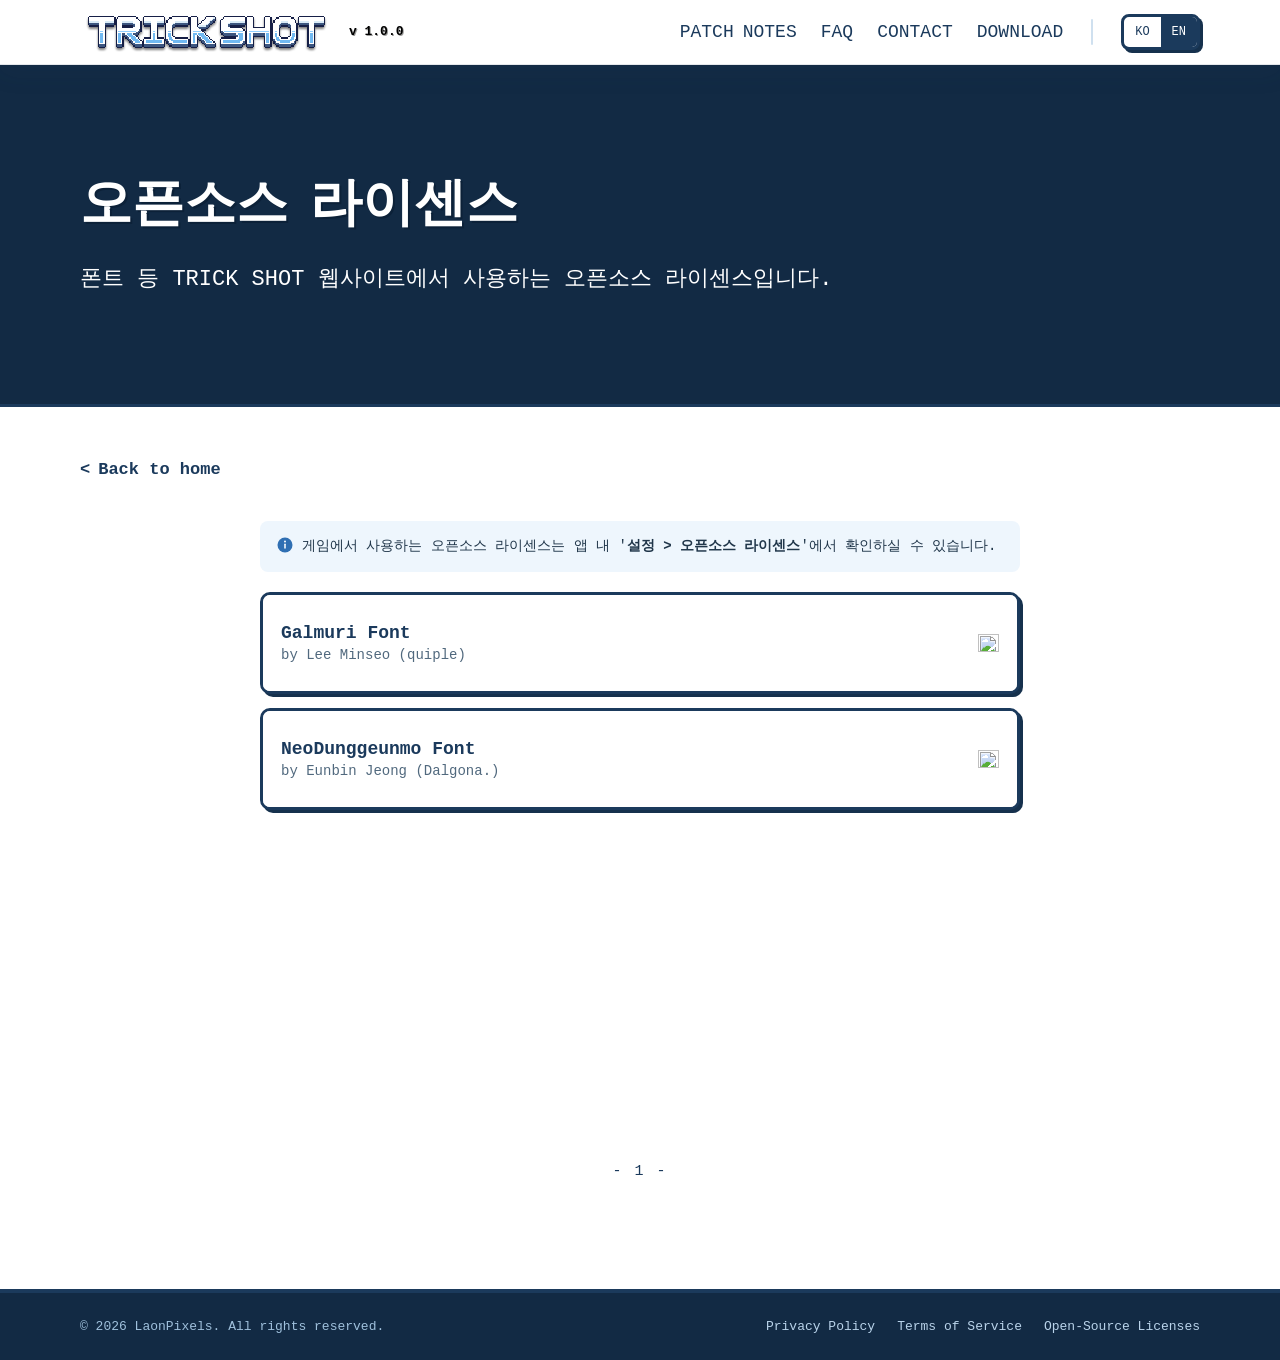
==== oss-license.html @ 9f556e83 "다운로드 섹션 문구/여백 조정 - 서브텍스트를 '무료로 다운로드하고 지금 바로 트릭샷에 도전해 보세요.'로 변경 (en도 대응 수정) - 안내문구(* 출시 플랫폼...)와 버튼 사" ====
<!DOCTYPE html>
<html lang="ko">
<head>
  <meta charset="UTF-8">
  <meta name="viewport" content="width=device-width, initial-scale=1, viewport-fit=cover">
  <title>오픈소스 라이센스 — TRICK SHOT</title>
  <meta name="description" content="TRICK SHOT 오픈소스 라이센스">
  <meta name="theme-color" content="#7cb8e8">
  <link rel="icon" type="image/png" href="assets/game/app_icon.png">
  <link rel="stylesheet" href="css/styles.css?v=128">
</head>
<body>

  <header class="site-header is-revealed">
    <div class="container">
      <nav class="nav" aria-label="Main">
        <div class="nav__left">
          <a class="brand nav__reveal" href="index.html#top" aria-label="TRICK SHOT home">
            <span class="brand__wordmark">
              <img src="assets/game/wordmark_trick.png" class="px" alt="TRICK" width="93" height="24">
              <img src="assets/game/wordmark_shot.png" class="px" alt="SHOT" width="77" height="24">
            </span>
          </a>

          <a class="header-version" href="patch-notes.html" aria-label="버전 정보 — 패치 노트 보기">
            <span class="header-version__icon" aria-hidden="true"></span>
            <span class="header-version__text">v 1.0.0</span>
          </a>
        </div>

        <div class="nav__right">
          <ul class="nav__links">
            <li><a class="nav-link--patch" href="patch-notes.html" data-i18n="nav.patch">패치 노트</a></li>
            <li><a href="index.html#faq" data-i18n="nav.faq">FAQ</a></li>
            <li><a href="index.html#contact" data-i18n="nav.contact">문의하기</a></li>
            <li><a href="index.html#download" data-i18n="nav.download">다운로드</a></li>
          </ul>

          <span class="nav__divider" aria-hidden="true"></span>

          <div class="lang-toggle" role="group" aria-label="Language">
            <button type="button" data-lang-btn="ko" aria-pressed="true">KO</button>
            <button type="button" data-lang-btn="en" aria-pressed="false">EN</button>
          </div>

          <button class="nav__toggle" type="button" aria-label="메뉴 열기"
                  aria-expanded="false" aria-controls="mobile-menu"
                  data-i18n-attr="aria-label:nav.menuOpen">
            <span></span><span></span><span></span>
          </button>
        </div>
      </nav>
    </div>
  </header>

  <div class="mobile-menu" id="mobile-menu">
    <a class="web-btn web-btn--white" href="patch-notes.html">
      <span class="web-btn__bg" aria-hidden="true">
        <span class="web-btn__seg web-btn__seg--left"></span>
        <span class="web-btn__seg web-btn__seg--center"></span>
        <span class="web-btn__seg web-btn__seg--right"></span>
      </span>
      <span class="web-btn__label" data-i18n="nav.patch">패치 노트</span>
    </a>
    <a class="web-btn web-btn--white" href="index.html#faq">
      <span class="web-btn__bg" aria-hidden="true">
        <span class="web-btn__seg web-btn__seg--left"></span>
        <span class="web-btn__seg web-btn__seg--center"></span>
        <span class="web-btn__seg web-btn__seg--right"></span>
      </span>
      <span class="web-btn__label" data-i18n="nav.faq">FAQ</span>
    </a>
    <a class="web-btn web-btn--white" href="index.html#contact">
      <span class="web-btn__bg" aria-hidden="true">
        <span class="web-btn__seg web-btn__seg--left"></span>
        <span class="web-btn__seg web-btn__seg--center"></span>
        <span class="web-btn__seg web-btn__seg--right"></span>
      </span>
      <span class="web-btn__label" data-i18n="nav.contact">문의하기</span>
    </a>
    <a class="web-btn web-btn--orange" href="index.html#download">
      <span class="web-btn__bg" aria-hidden="true">
        <span class="web-btn__seg web-btn__seg--left"></span>
        <span class="web-btn__seg web-btn__seg--center"></span>
        <span class="web-btn__seg web-btn__seg--right"></span>
      </span>
      <span class="web-btn__label" data-i18n="nav.download">다운로드</span>
    </a>
    <div class="mobile-menu__lang">
      <div class="lang-toggle" role="group" aria-label="Language">
        <button type="button" data-lang-btn="ko" aria-pressed="true">KO</button>
        <button type="button" data-lang-btn="en" aria-pressed="false">EN</button>
      </div>
    </div>
  </div>

  <main>
    <div class="page-hero page-hero--dark">
      <div class="container">
        <h1>오픈소스 라이센스</h1>
        <p>폰트 등 TRICK SHOT 웹사이트에서 사용하는 오픈소스 라이센스입니다.</p>
      </div>
    </div>

    <section class="section section--tight oss-page">
      <div class="container">
        <a class="back-link" href="index.html">
          <span aria-hidden="true">&lt;</span> <span data-i18n="oss.back">홈으로 돌아가기</span>
        </a>

        <p class="oss-note">
          <svg class="oss-note__icon" width="18" height="18" viewBox="0 0 24 24" aria-hidden="true">
            <circle cx="12" cy="12" r="10" fill="#2f6fb3"></circle>
            <rect x="11" y="10" width="2" height="7" rx="1" fill="#fff"></rect>
            <circle cx="12" cy="7.2" r="1.3" fill="#fff"></circle>
          </svg>
          <span>게임에서 사용하는 오픈소스 라이센스는 앱 내 '<strong>설정 &gt; 오픈소스 라이센스</strong>'에서 확인하실 수 있습니다.</span>
        </p>

        <div class="faq-list">

          <div class="faq-item">
            <button class="faq-q" aria-expanded="false" aria-controls="oss-galmuri">
              <span class="faq-q__text">
                <span class="oss-q__title">Galmuri Font</span>
                <span class="oss-q__sub">by Lee Minseo (quiple)</span>
              </span>
              <img src="assets/game/faq_chevron.png" class="px faq-q__icon" alt="" aria-hidden="true" width="7" height="6">
            </button>
            <div class="faq-a" id="oss-galmuri" role="region">
              <div>
                <p>Copyright (c) 2019-2025 Lee Minseo (quiple@quiple.dev)</p>
                <p>github.com/quiple/galmuri</p>
                <p>This font software is licensed under the SIL Open Font License, Version 1.1.</p>

                <h4>SIL OPEN FONT LICENSE Version 1.1 — 26 February 2007</h4>

                <h4>PREAMBLE</h4>
                <p>The goals of the Open Font License (OFL) are to stimulate worldwide development of collaborative font projects, to support the font creation efforts of academic and linguistic communities, and to provide a free and open framework in which fonts may be shared and improved in partnership with others.</p>
                <p>The OFL allows the licensed fonts to be used, studied, modified and redistributed freely as long as they are not sold by themselves. The fonts, including any derivative works, can be bundled, embedded, redistributed and/or sold with any software provided that any reserved names are not used by derivative works. The fonts and derivatives, however, cannot be released under any other type of license. The requirement for fonts to remain under this license does not apply to any document created using the fonts or their derivatives.</p>

                <h4>DEFINITIONS</h4>
                <p>"Font Software" refers to the set of files released by the Copyright Holder(s) under this license and clearly marked as such. This may include source files, build scripts and documentation.</p>
                <p>"Reserved Font Name" refers to any names specified as such after the copyright statement(s).</p>
                <p>"Original Version" refers to the collection of Font Software components as distributed by the Copyright Holder(s).</p>
                <p>"Modified Version" refers to any derivative made by adding to, deleting, or substituting -- in part or in whole -- any of the components of the Original Version, by changing formats or by porting the Font Software to a new environment.</p>
                <p>"Author" refers to any designer, engineer, programmer, technical writer or other person who contributed to the Font Software.</p>

                <h4>PERMISSION &amp; CONDITIONS</h4>
                <p>Permission is hereby granted, free of charge, to any person obtaining a copy of the Font Software, to use, study, copy, merge, embed, modify, redistribute, and sell modified and unmodified copies of the Font Software, subject to the following conditions:</p>
                <p>1) Neither the Font Software nor any of its individual components, in Original or Modified Versions, may be sold by itself.</p>
                <p>2) Original or Modified Versions of the Font Software may be bundled, redistributed and/or sold with any software, provided that each copy contains the above copyright notice and this license. These can be included either as stand-alone text files, human-readable headers or in the appropriate machine-readable metadata fields within text or binary files as long as those fields can be easily viewed by the user.</p>
                <p>3) No Modified Version of the Font Software may use the Reserved Font Name(s) unless explicit written permission is granted by the corresponding Copyright Holder. This restriction only applies to the primary font name as presented to the users.</p>
                <p>4) The name(s) of the Copyright Holder(s) or the Author(s) of the Font Software shall not be used to promote, endorse or advertise any Modified Version, except to acknowledge the contribution(s) of the Copyright Holder(s) and the Author(s) or with their explicit written permission.</p>
                <p>5) The Font Software, modified or unmodified, in part or in whole, must be distributed entirely under this license, and must not be distributed under any other license. The requirement for fonts to remain under this license does not apply to any document created using the Font Software.</p>

                <h4>TERMINATION</h4>
                <p>This license becomes null and void if any of the above conditions are not met.</p>

                <h4>DISCLAIMER</h4>
                <p>THE FONT SOFTWARE IS PROVIDED "AS IS", WITHOUT WARRANTY OF ANY KIND, EXPRESS OR IMPLIED, INCLUDING BUT NOT LIMITED TO ANY WARRANTIES OF MERCHANTABILITY, FITNESS FOR A PARTICULAR PURPOSE AND NONINFRINGEMENT OF COPYRIGHT, PATENT, TRADEMARK, OR OTHER RIGHT. IN NO EVENT SHALL THE COPYRIGHT HOLDER BE LIABLE FOR ANY CLAIM, DAMAGES OR OTHER LIABILITY, INCLUDING ANY GENERAL, SPECIAL, INDIRECT, INCIDENTAL, OR CONSEQUENTIAL DAMAGES, WHETHER IN AN ACTION OF CONTRACT, TORT OR OTHERWISE, ARISING FROM, OUT OF THE USE OR INABILITY TO USE THE FONT SOFTWARE OR FROM OTHER DEALINGS IN THE FONT SOFTWARE.</p>
              </div>
            </div>
          </div>

          <div class="faq-item">
            <button class="faq-q" aria-expanded="false" aria-controls="oss-neodgm">
              <span class="faq-q__text">
                <span class="oss-q__title">NeoDunggeunmo Font</span>
                <span class="oss-q__sub">by Eunbin Jeong (Dalgona.)</span>
              </span>
              <img src="assets/game/faq_chevron.png" class="px faq-q__icon" alt="" aria-hidden="true" width="7" height="6">
            </button>
            <div class="faq-a" id="oss-neodgm" role="region">
              <div>
                <p>Copyright (c) 2017-2021, Eunbin Jeong (Dalgona.) &lt;project-neodgm@dalgona.dev&gt;</p>
                <p>github.com/neodgm/neodgm</p>
                <p>Reserved Font Names: "Neo둥근모", "Neo둥근모 Code", "NeoDunggeunmo", "NeoDunggeunmo Code"</p>
                <p>This Font Software is licensed under the SIL Open Font License, Version 1.1.</p>

                <h4>SIL OPEN FONT LICENSE Version 1.1 — 26 February 2007</h4>

                <h4>PREAMBLE</h4>
                <p>The goals of the Open Font License (OFL) are to stimulate worldwide development of collaborative font projects, to support the font creation efforts of academic and linguistic communities, and to provide a free and open framework in which fonts may be shared and improved in partnership with others.</p>
                <p>The OFL allows the licensed fonts to be used, studied, modified and redistributed freely as long as they are not sold by themselves. The fonts, including any derivative works, can be bundled, embedded, redistributed and/or sold with any software provided that any reserved names are not used by derivative works. The fonts and derivatives, however, cannot be released under any other type of license. The requirement for fonts to remain under this license does not apply to any document created using the fonts or their derivatives.</p>

                <h4>DEFINITIONS</h4>
                <p>"Font Software" refers to the set of files released by the Copyright Holder(s) under this license and clearly marked as such. This may include source files, build scripts and documentation.</p>
                <p>"Reserved Font Name" refers to any names specified as such after the copyright statement(s).</p>
                <p>"Original Version" refers to the collection of Font Software components as distributed by the Copyright Holder(s).</p>
                <p>"Modified Version" refers to any derivative made by adding to, deleting, or substituting -- in part or in whole -- any of the components of the Original Version, by changing formats or by porting the Font Software to a new environment.</p>
                <p>"Author" refers to any designer, engineer, programmer, technical writer or other person who contributed to the Font Software.</p>

                <h4>PERMISSION &amp; CONDITIONS</h4>
                <p>Permission is hereby granted, free of charge, to any person obtaining a copy of the Font Software, to use, study, copy, merge, embed, modify, redistribute, and sell modified and unmodified copies of the Font Software, subject to the following conditions:</p>
                <p>1) Neither the Font Software nor any of its individual components, in Original or Modified Versions, may be sold by itself.</p>
                <p>2) Original or Modified Versions of the Font Software may be bundled, redistributed and/or sold with any software, provided that each copy contains the above copyright notice and this license. These can be included either as stand-alone text files, human-readable headers or in the appropriate machine-readable metadata fields within text or binary files as long as those fields can be easily viewed by the user.</p>
                <p>3) No Modified Version of the Font Software may use the Reserved Font Name(s) unless explicit written permission is granted by the corresponding Copyright Holder. This restriction only applies to the primary font name as presented to the users.</p>
                <p>4) The name(s) of the Copyright Holder(s) or the Author(s) of the Font Software shall not be used to promote, endorse or advertise any Modified Version, except to acknowledge the contribution(s) of the Copyright Holder(s) and the Author(s) or with their explicit written permission.</p>
                <p>5) The Font Software, modified or unmodified, in part or in whole, must be distributed entirely under this license, and must not be distributed under any other license. The requirement for fonts to remain under this license does not apply to any document created using the Font Software.</p>

                <h4>TERMINATION</h4>
                <p>This license becomes null and void if any of the above conditions are not met.</p>

                <h4>DISCLAIMER</h4>
                <p>THE FONT SOFTWARE IS PROVIDED "AS IS", WITHOUT WARRANTY OF ANY KIND, EXPRESS OR IMPLIED, INCLUDING BUT NOT LIMITED TO ANY WARRANTIES OF MERCHANTABILITY, FITNESS FOR A PARTICULAR PURPOSE AND NONINFRINGEMENT OF COPYRIGHT, PATENT, TRADEMARK, OR OTHER RIGHT. IN NO EVENT SHALL THE COPYRIGHT HOLDER BE LIABLE FOR ANY CLAIM, DAMAGES OR OTHER LIABILITY, INCLUDING ANY GENERAL, SPECIAL, INDIRECT, INCIDENTAL, OR CONSEQUENTIAL DAMAGES, WHETHER IN AN ACTION OF CONTRACT, TORT OR OTHERWISE, ARISING FROM, OUT OF THE USE OR INABILITY TO USE THE FONT SOFTWARE OR FROM OTHER DEALINGS IN THE FONT SOFTWARE.</p>
              </div>
            </div>
          </div>

        </div>

        <!-- page number — more pages can be added later -->
        <nav class="oss-pageno" aria-label="페이지">- 1 -</nav>

      </div>
    </section>
  </main>

  <footer class="site-footer">
    <div class="container footer-inner">
      <span class="footer-copy" data-i18n="footer.rights">© 2026 LaonPixels. All rights reserved.</span>
      <nav class="footer-links" aria-label="Legal">
        <a href="privacy.html" data-i18n="footer.linkPrivacy">개인정보 처리방침</a>
        <a href="terms.html" data-i18n="footer.linkTerms">이용약관</a>
        <a href="oss-license.html" data-i18n="footer.linkOss">오픈소스 라이센스</a>
      </nav>
    </div>
  </footer>

  <script src="js/translations.js?v=22"></script>
  <script src="js/i18n.js?v=2"></script>
  <script src="js/main.js?v=35"></script>
</body>
</html>
---- css/styles.css ----
/* =========================================================================
   TRICK SHOT — game landing site
   Mobile-first, vanilla CSS. Design tokens pulled from the title-screen art.
   ========================================================================= */

/* ---- Fonts ------------------------------------------------------------- */
/* 네오 둥근모(NeoDunggeunmo) 단일 폰트로 통일 (로컬 self-host) */
@font-face {
  font-family: "NeoDunggeunmo";
  src: url("../assets/fonts/neodgm.ttf") format("truetype");
  font-weight: 400;
  font-style: normal;
  font-display: swap;
}

/* Galmuri11 — same font the in-game version badge uses (main_menu_screen.dart) */
@font-face {
  font-family: "Galmuri11";
  src: url("../assets/fonts/Galmuri11.ttf") format("truetype");
  font-weight: 400;
  font-style: normal;
  font-display: swap;
}
@font-face {
  font-family: "Galmuri11";
  src: url("../assets/fonts/Galmuri11-Bold.ttf") format("truetype");
  font-weight: 700;
  font-style: normal;
  font-display: swap;
}

/* ---- Design tokens ----------------------------------------------------- */
:root {
  --sky-top:    #d8edfb;
  --sky-mid:    #a9d6f5;
  --sky-bottom: #7cb8e8;
  --skyline:    #6aa6da;
  --ball:       #e8742c;
  --ball-dark:  #c75a1e;
  --rim:        #e85d2a;
  --navy:       #1b3a5c;
  --navy-deep:  #122a44;
  --white:      #ffffff;
  --card:       #ffffff;
  --ink:        #20364a;
  --ink-soft:   #51697e;
  --shadow:     #16314d;
  --line:       #cfe0ef;

  /* 네오 둥근모 폰트로 전체 텍스트(픽셀/본문/모노 포함) 통일 */
  --pixel:       "NeoDunggeunmo", monospace;
  --sans:        "NeoDunggeunmo", monospace;
  --sans-body:   "NeoDunggeunmo", monospace;

  --radius: 14px;
  --radius-sm: 10px;
  --header-h: 64px;
  --maxw: 1160px;
  --hard: 4px 4px 0 var(--shadow);
  --hard-sm: 3px 3px 0 var(--shadow);
}

/* ---- Reset / base ------------------------------------------------------ */
*, *::before, *::after { box-sizing: border-box; }

html {
  scroll-behavior: smooth;
  scroll-padding-top: calc(var(--header-h) + 12px);
  -webkit-text-size-adjust: 100%;
  overflow-x: hidden;
}

body {
  margin: 0;
  min-height: 100dvh;
  display: flex;
  flex-direction: column;
  padding-top: var(--header-h);
  font-family: var(--sans-body);
  color: var(--ink);
  background: var(--white);
  line-height: 1.8;
  font-size: 15px;
  -webkit-font-smoothing: antialiased;
  -moz-osx-font-smoothing: grayscale;
  overflow-x: hidden;
}
/* sticky footer: on short pages / when mobile Safari's toolbar collapses
   and grows the (dvh-tracked) viewport, main absorbs the extra space so
   the navy footer always reaches the true bottom edge instead of leaving
   a gap of body's white background below it */
main { flex: 1 0 auto; }

img, svg { max-width: 100%; display: block; }

/* crisp scaling for pixel-art sprites pulled from the game */
.px {
  image-rendering: pixelated;
  image-rendering: -moz-crisp-edges;
  image-rendering: crisp-edges;
}
a { color: inherit; text-decoration: none; }
button { font-family: inherit; cursor: pointer; }
ul { margin: 0; padding: 0; list-style: none; }

:focus-visible {
  outline: 3px solid var(--ball);
  outline-offset: 3px;
  border-radius: 4px;
}

.container {
  width: 100%;
  max-width: var(--maxw);
  margin-inline: auto;
  padding-inline: 20px;
}

.pixel { font-family: var(--pixel); line-height: 1.5; letter-spacing: 0; }

/* ---- Section scaffolding ---------------------------------------------- */
.section { padding-block: clamp(56px, 9vw, 104px); }
.section--tint { background: #eef6fd; border-block: 3px solid var(--line); }
/* pull the back-link + content up closer to the title hero */
.section--tight { padding-top: clamp(26px, 4vw, 40px); }

.section-head { text-align: center; margin-bottom: clamp(28px, 5vw, 52px); }
.section-head h2 {
  font-family: var(--pixel);
  font-weight: 700;
  font-size: clamp(20px, 4.5vw, 30px);
  color: var(--navy);
  margin: 0 0 14px;
  letter-spacing: 0;
  word-spacing: -0.18em;
  line-height: 1.55;
  text-shadow: 2px 2px 0 #b9d6ee;
}
.section-head p {
  margin: 0 auto;
  max-width: 56ch;
  color: var(--ink-soft);
  font-family: var(--sans-body);
  font-size: clamp(14px, 2vw, 16px);
}
#features .section-head { margin-bottom: clamp(42px, 6.5vw, 72px); }
#features .section-head h2 { font-size: clamp(26px, 5.8vw, 40px); margin-bottom: 26px; }
#features .section-head p  { font-size: clamp(15px, 2.2vw, 18px); max-width: 68ch; }

/* ---- Buttons ----------------------------------------------------------- */
.btn {
  display: inline-flex;
  align-items: center;
  justify-content: center;
  gap: 10px;
  font-family: var(--pixel);
  font-weight: 700;
  font-size: 12px;
  letter-spacing: 0;
  word-spacing: -0.1em;
  padding: 14px 20px;
  border-radius: var(--radius-sm);
  border: 3px solid var(--navy);
  background: var(--white);
  color: var(--navy);
  box-shadow: var(--hard);
  transition: transform .08s ease, box-shadow .08s ease, background .15s ease;
  text-align: center;
}
.btn:hover { transform: translate(-2px, -2px); box-shadow: 6px 6px 0 var(--shadow); }
.btn:active { transform: translate(2px, 2px); box-shadow: 1px 1px 0 var(--shadow); }

.btn--primary { background: var(--ball); color: #fff; border-color: var(--navy); }

/* ---- Header / navigation ---------------------------------------------- */
.site-header {
  position: fixed;
  top: 0;
  left: 0;
  right: 0;
  z-index: 50;
  background: rgba(255, 255, 255, .92);
  backdrop-filter: blur(4px);
  -webkit-backdrop-filter: blur(4px);
  border-bottom: 1px solid rgba(27, 58, 92, .08);
  box-shadow:
    inset 0 1px 0 rgba(255, 255, 255, .9),
    0 8px 24px rgba(27, 58, 92, .1);
}
.nav {
  height: var(--header-h);
  display: flex;
  align-items: center;
  justify-content: space-between;
  gap: 16px;
}

/* left cluster: version badge + brand wordmark */
.nav__left { display: flex; align-items: center; gap: 7px; }

/* brand (left title) */
.brand { display: flex; align-items: center; gap: 10px; }
.brand__wordmark {
  display: inline-flex;
  align-items: center;
  justify-content: center;
  gap: 4px;
  /* full size on wider screens; on narrow phones the 6.5vw cap takes over so
     the title shrinks and stops shoving the menu button off the right edge
     (iPhone mini/SE, small Androids). The revealed .nav__reveal container
     width below is scaled to match. */
  height: min(calc(var(--header-h) * 4 / 7 * 0.9), 6.5vw);
  white-space: nowrap;
  /* same in-game overlay shadow spec as the hero wordmark: y:2, blur:1, 50% black */
  filter: drop-shadow(0 2px 1px rgba(0, 0, 0, .5));
}
.brand__wordmark img { display: block; height: 100%; width: auto; flex: none; }
/* version button — replicates the title-screen version badge in-game
   (empty icon frame + overlaid "v X.Y.Z" text, see main_menu_screen.dart) */
.header-version {
  --icon-h: 28.8px;
  position: relative;
  display: inline-flex;
  align-items: center;
  justify-content: center;
  flex: 0 0 auto;
  text-decoration: none;
}
.header-version__icon {
  display: block;
  height: var(--icon-h);
  aspect-ratio: 26 / 12;
  background-image: url('../assets/game/title_version_icon_empty.png');
  background-repeat: no-repeat;
  background-size: 100% 100%;
  image-rendering: pixelated;
  image-rendering: -moz-crisp-edges;
  image-rendering: crisp-edges;
  filter: drop-shadow(0 2px 1px rgba(0, 0, 0, .5));
}
/* in-game the text sits in a Stack centered on the icon with
   EdgeInsets.only(bottom: iconH/12) — net effect: visual center
   shifted up by iconH/24 from the icon's true center */
.header-version__text {
  position: absolute;
  left: 50%;
  top: calc(50% - var(--icon-h) / 24);
  transform: translate(-50%, -50%);
  font-family: "Galmuri11", var(--pixel);
  font-weight: 700;
  font-size: 13px;
  line-height: 1;
  color: #000;
  text-shadow: 1px 1px 0 #9d9d9c;
  white-space: nowrap;
}

/* the hero-scoped copy of the version badge is desktop-hidden; on mobile it
   is pinned to the hero's top-left and the nav copy is hidden instead (see
   the mobile media query) */
.hero-version {
  display: none;
  position: absolute;
  top: 12px;
  left: 16px;
  z-index: 4;
}

/* the TRICK SHOT wordmark in the header — hidden until the hero scrolls
   past, then slides in from the left (its reserved width pushes the
   version badge over by the same amount), and on the way back up it
   slides out to the left and fades — never squashing, since the
   wordmark images keep their natural size and are simply clipped by
   the shrinking/sliding window */
.nav__reveal {
  display: flex;
  align-items: center;
  overflow: hidden;
  width: 0;
  /* inset padding keeps the wordmark (and its drop-shadow) clear of the
     clipping edges on every side, so nothing gets cut off — at rest or
     mid-slide — and the reveal doesn't graze the version badge */
  padding: 4px 4px 4px 8px;
  box-sizing: content-box;
  opacity: 0;
  transition: width .8s cubic-bezier(.22, 1.12, .4, 1),
              opacity .5s ease;
  pointer-events: none;
}
.nav__reveal .brand__wordmark {
  transform: translateX(-32px);
  transition: transform .8s cubic-bezier(.22, 1.12, .4, 1);
}
.site-header.is-revealed .nav__reveal {
  /* scales down together with the wordmark height cap above so the revealed
     title never overflows into the menu button on narrow phones */
  width: min(246px, 49vw);
  opacity: 1;
  pointer-events: auto;
}
.site-header.is-revealed .nav__reveal .brand__wordmark {
  transform: translateX(0);
}
/* while the mobile menu is open, keep the title revealed no matter the
   scroll position; closing the menu reverts to the scroll-driven state
   above (shown only if scrolled past the hero) */
.nav.is-open .nav__reveal {
  width: min(246px, 49vw);
  opacity: 1;
  pointer-events: auto;
}
.nav.is-open .nav__reveal .brand__wordmark {
  transform: translateX(0);
}

/* right cluster */
.nav__right { display: flex; align-items: center; gap: 8px; }
.nav__links { display: none; }            /* shown on desktop */
.nav__right > .lang-toggle { display: none; } /* moves into the menu on mobile */
.nav__divider { display: none; }          /* shown on desktop, between links and lang toggle */

.nav__links a {
  font-family: var(--pixel);
  font-size: 18px;
  letter-spacing: 0;
  word-spacing: -0.1em;
  text-transform: uppercase;
  color: var(--navy);
  padding: 8px 10px;
  border-radius: 8px;
  white-space: nowrap;
  transition: color .15s ease, background .15s ease;
}
.nav__links a:hover { color: #2f6fb3; background: #f1f7fd; }

.nav__links a.nav-link--patch {
  padding: 8px 10px;
}

/* language toggle */
.lang-toggle {
  display: inline-flex;
  border: 3px solid var(--navy);
  border-radius: 8px;
  overflow: hidden;
  box-shadow: var(--hard-sm);
  background: var(--white);
}
.lang-toggle button {
  font-family: var(--pixel);
  font-size: 12px;
  padding: 8px 11px;
  border: 0;
  background: transparent;
  color: var(--navy);
}
.lang-toggle button[aria-pressed="true"] { background: var(--navy); color: #fff; }

/* decorative gear (matches title screen) */
/* hamburger */
/* pixel-art menu button (normal + pressed sprites). The old hamburger
   <span> bars are hidden and the button shows the sprite as a background,
   so no HTML change is needed and every page's header picks it up. */
.nav__toggle {
  width: 42px;
  height: 44px;
  padding: 0;
  border: 0;
  background: url("../assets/game/web_menu_button.png") center / contain no-repeat;
  image-rendering: pixelated;
  image-rendering: -moz-crisp-edges;
  image-rendering: crisp-edges;
  cursor: pointer;
}
.nav__toggle span { display: none; }
/* pressed sprite only while actively held down */
.nav__toggle:active {
  background-image: url("../assets/game/web_menu_button_pressed.png");
}

/* mobile overlay menu */
.mobile-menu {
  position: fixed;
  inset: var(--header-h) 0 0 0;
  background: var(--sky-top);
  background-image: linear-gradient(180deg, var(--sky-top), var(--sky-mid));
  border-top: 3px solid var(--navy);
  transform: translateY(-110%);
  transition: transform .3s ease;
  z-index: 40;
  display: flex;
  flex-direction: column;
  padding: 24px 20px calc(40px + env(safe-area-inset-bottom));
  gap: 16px;
  overflow-y: auto;
}
.mobile-menu.is-open { transform: translateY(0); }
/* menu items are full-width pixel web-buttons, stacked (capped so they
   don't stretch into thin bars on wide/landscape phone viewports).
   flex-shrink: 0 stops the column flex layout from squashing them
   below --btn-h when the short landscape viewport can't fit all of
   them — the menu scrolls (overflow-y: auto, above) instead. */
.mobile-menu .web-btn {
  --btn-h: 54px;
  width: 100%;
  max-width: 420px;
  min-height: var(--btn-h);
  flex-shrink: 0;
  margin-inline: auto;
  font-size: 15px;
  letter-spacing: 0;
  word-spacing: -0.1em;
}
.mobile-menu__lang { flex-shrink: 0; margin-top: auto; padding-top: 20px; display: flex; justify-content: center; }

body.menu-open { overflow: hidden; }

/* ---- Hero -------------------------------------------------------------- */
.hero {
  position: relative;
  min-height: 720px;
  display: flex;
  align-items: center;
  justify-content: center;
  text-align: center;
  padding: 40px clamp(28px, 7vw, 88px) calc(60px + env(safe-area-inset-bottom));
  background: linear-gradient(180deg, var(--sky-top) 0%, var(--sky-mid) 55%, var(--sky-bottom) 100%);
  overflow: hidden;
}
.hero__skyline {
  position: absolute;
  left: 0; right: 0; bottom: 0;
  height: clamp(64px, 11vw, 120px);
  background-image: url('../assets/game/city_skyline.png');
  background-repeat: repeat-x;
  background-position: bottom left;
  background-size: auto 100%;
  image-rendering: pixelated;
  image-rendering: -moz-crisp-edges;
  image-rendering: crisp-edges;
  pointer-events: none;
  z-index: 1;
}
.hero__inner { position: relative; z-index: 3; max-width: 1000px; text-align: center; }

/* sub text + CTA pinned to the bottom of the hero section */
/* Spans from roughly the title's bottom edge down to the section's
   bottom edge, then splits that band into two equal halves —
   `space-around` centers the sub text within the upper half and the
   download button within the lower half (an even-split approximation
   of "center each one in the band below the previous element"). */

.hero__foot {
  position: absolute;
  top: 58%;
  bottom: 0;
  left: 50%;
  transform: translateX(-50%);
  width: 100%;
  max-width: 760px;
  padding-inline: 20px;
  display: flex;
  flex-direction: column;
  justify-content: space-around;
  align-items: center;
  text-align: center;
  z-index: 3;
}
/* hero CTA is a wide, prominent web-button */
.hero__foot .web-btn {
  --btn-h: clamp(50px, 9vw, 64px);
  min-width: clamp(300px, 44vw, 460px);
  font-size: clamp(15px, 2.4vw, 19px);
}

/* pixel-art goal/backboard — pinned to top of hero, no bounce */
.hero__goal {
  position: absolute;
  top: 0;
  left: 50%;
  transform: translateX(-50%);
  width: clamp(320px, 82vw, 575px);
  height: auto;
  filter: drop-shadow(-4px 6px 0 rgba(18, 42, 68, .25));
  z-index: 2;
  pointer-events: none;
}

/* TRICK / SHOT horizontal pixel wordmark images */
.wordmark {
  display: flex;
  flex-direction: row;
  align-items: center;
  justify-content: center;
  gap: clamp(28px, 6vw, 64px);
  margin: 4px 0 0;
  /* same in-game overlay shadow spec as the CTA button: y:2, blur:1, 50% black */
  filter: drop-shadow(0 2px 1px rgba(0, 0, 0, .5));
}
.wordmark__trick { width: clamp(270px, 88vw, 900px); height: auto; }
.wordmark__shot  { width: clamp(223px, 72vw, 745px); height: auto; }
/* "BASKETBALL ARCADE" badge, perched above the top-left of TRICK — sized
   and positioned as % of the wrap (== TRICK's own box) so it scales
   together with the wordmark at every viewport width */
.wordmark__trick-wrap { position: relative; display: inline-block; }
.wordmark__badge {
  position: absolute;
  top: -33%;
  left: 1.5%;
  width: 65%;
  height: auto;
}

/* bird flock canvas — sits behind UFO/jet, above gradient background */
.hero__birds {
  position: absolute;
  top: 0; left: 0;
  width: 100%; height: 100%;
  z-index: 0;
  pointer-events: none;
}

/* floating pixel decorations (UFO, jet) — positions/visibility controlled by JS */
.hero__flyer {
  position: absolute;
  z-index: 1;
  pointer-events: none;
  height: auto;
  display: none;
}
.hero__flyer--ufo { width: clamp(24px, 4.5vw, 48px); }
.hero__flyer--jet { width: clamp(22px, 4vw, 44px); }
.hero__sub {
  font-family: var(--sans-body);
  color: #fff;
  font-size: clamp(15px, 2.4vw, 18px);
  max-width: 38em;
  margin: 0 auto;
  margin-top: 30px;
  font-weight: 400;
  line-height: 1.6;
  text-shadow: 1px 2px 0 rgba(18, 42, 68, .45);
}
.hero__cta {
  display: flex;
  flex-wrap: wrap;
  gap: 14px;
  justify-content: center;
  transform: translateY(-10px);
}

/* pixel-art web button — 3-slice sprite (web_option UI kit) with white and
   orange colour variants: left + center(tiled) + right. Hover grows to
   1.05× on a smooth ease (and eases back on leave); :active swaps to the
   pressed sprite. Shared by the hero CTA and the mobile menu items. */
.web-btn {
  --btn-h: clamp(48px, 8.5vw, 60px);
  position: relative;
  display: inline-flex;
  align-items: center;
  justify-content: center;
  height: var(--btn-h);
  padding: 0 clamp(24px, 6vw, 40px);
  font-family: var(--pixel);
  font-size: clamp(15px, 2.4vw, 19px);
  font-weight: 700;
  text-decoration: none;
  transition: transform .2s ease;
  /* in-game overlay shadow spec (y:2, blur:1, 50% black); follows the
     sprite's alpha so frame + label share one shadow */
  filter: drop-shadow(0 2px 1px rgba(0, 0, 0, .5));
}
.web-btn:hover { transform: scale(1.05); }
.web-btn:active { transform: scale(1.02) translateY(1px); transition-duration: .06s; }
.web-btn__bg {
  position: absolute;
  inset: 0;
  display: flex;
  z-index: 0;
  pointer-events: none;
}
.web-btn__seg {
  height: 100%;
  image-rendering: pixelated;
  image-rendering: -moz-crisp-edges;
  image-rendering: crisp-edges;
}
.web-btn__seg--left,
.web-btn__seg--right {
  flex: 0 0 auto;
  aspect-ratio: 13 / 16;
  background-repeat: no-repeat;
  background-size: 100% 100%;
}
.web-btn__seg--center {
  flex: 1 1 auto;
  background-repeat: repeat-x;
  background-size: auto 100%;
}
.web-btn__label {
  position: relative;
  z-index: 1;
  white-space: nowrap;
}

/* white variant — dark label */
.web-btn--white { color: var(--navy); }
.web-btn--white .web-btn__seg--left   { background-image: url('../assets/game/button/white/web_option_button_white_left.png'); }
.web-btn--white .web-btn__seg--center { background-image: url('../assets/game/button/white/web_option_button_white_center.png'); }
.web-btn--white .web-btn__seg--right  { background-image: url('../assets/game/button/white/web_option_button_white_right.png'); }
.web-btn--white:active .web-btn__seg--left   { background-image: url('../assets/game/button/white/web_option_button_white_left_pressed.png'); }
.web-btn--white:active .web-btn__seg--center { background-image: url('../assets/game/button/white/web_option_button_white_center_pressed.png'); }
.web-btn--white:active .web-btn__seg--right  { background-image: url('../assets/game/button/white/web_option_button_white_right_pressed.png'); }

/* orange variant — white label with a dark drop. The web_option orange art
   is a muted #e0732d; saturate() nudges it back to the vivid in-game orange
   (~#ff720d) without swapping the sprite. Re-declares the base drop-shadow
   since filter is a single property. */
.web-btn--orange {
  color: #fff;
  filter: drop-shadow(0 2px 1px rgba(0, 0, 0, .5)) saturate(1.3);
}
.web-btn--orange .web-btn__label { text-shadow: 1px 2px 0 rgba(0, 0, 0, .35); }
.web-btn--orange .web-btn__seg--left   { background-image: url('../assets/game/button/orange/web_option_button_orange_left.png'); }
.web-btn--orange .web-btn__seg--center { background-image: url('../assets/game/button/orange/web_option_button_orange_center.png'); }
.web-btn--orange .web-btn__seg--right  { background-image: url('../assets/game/button/orange/web_option_button_orange_right.png'); }
.web-btn--orange:active .web-btn__seg--left   { background-image: url('../assets/game/button/orange/web_option_button_orange_left_pressed.png'); }
.web-btn--orange:active .web-btn__seg--center { background-image: url('../assets/game/button/orange/web_option_button_orange_center_pressed.png'); }
.web-btn--orange:active .web-btn__seg--right  { background-image: url('../assets/game/button/orange/web_option_button_orange_right_pressed.png'); }

/* ---- Screenshot gallery (clean, modern swipe carousel) ------------------ */
.shot-carousel {
  position: relative;
  max-width: 860px;
  margin-inline: auto;
}
.shot-viewport {
  position: relative;
  overflow: hidden;
  border-radius: 17px;
  box-shadow: 0 16px 40px rgba(18, 42, 68, .18);
  touch-action: pan-y;
  outline: none;
}
.shot-track {
  display: flex;
  flex-wrap: nowrap;
  transition: transform .5s cubic-bezier(.65, 0, .35, 1);
}
.shot-slide {
  flex: 0 0 100%;
  min-width: 100%;
  aspect-ratio: 2048 / 1430;
}
.shot-slide img {
  display: block;
  width: 100%;
  height: 100%;
  object-fit: cover;
}

/* nav arrows — float in the gutter between the carousel and the screen
   edges (centered in that gap); transparent background, icon casts a
   soft shadow and grows on hover */
.shot-nav {
  position: absolute;
  top: 50%;
  z-index: 2;
  width: 64px; height: 64px;
  display: grid; place-items: center;
  border: 0;
  border-radius: 50%;
  background: transparent;
  box-shadow: none;
  transition: transform .15s ease;
}
.shot-nav--prev { left: calc(-1 * (100vw - 100%) / 4); transform: translate(-50%, -50%); }
.shot-nav--next { right: calc(-1 * (100vw - 100%) / 4); transform: translate(50%, -50%); }
.shot-nav img { width: 30px; height: auto; filter: drop-shadow(0 3px 3px rgba(18, 42, 68, .25)); }
.shot-nav--prev:hover { transform: translate(-50%, -50%) scale(1.2); }
.shot-nav--next:hover { transform: translate(50%, -50%) scale(1.2); }
.shot-nav--prev:active { transform: translate(-50%, -50%) scale(.96); }
.shot-nav--next:active { transform: translate(50%, -50%) scale(.96); }

/* narrower screens: the gutter beside the carousel shrinks to nothing,
   so shrink the carousel itself to free up a fixed gap for the arrows */
@media (max-width: 920px) {
  .shot-carousel { max-width: calc(100% - 80px); }
  .shot-nav { width: 44px; height: 44px; }
  .shot-nav img { width: 20px; }
  .shot-nav--prev { left: -36px; }
  .shot-nav--next { right: -36px; }
}

/* dots — simple circular page indicators */
.shot-dots { display: flex; justify-content: center; gap: 10px; margin-top: 18px; }
.shot-dot {
  width: 10px; height: 10px;
  padding: 0;
  border: 2px solid var(--line);
  border-radius: 50%;
  background: #fff;
  cursor: pointer;
  transition: background .15s ease, border-color .15s ease, transform .15s ease;
}
.shot-dot.on {
  background: var(--navy);
  border-color: var(--navy);
}

/* ---- Stages (maps) ------------------------------------------------------ */
#stages { position: relative; z-index: 0; overflow: hidden; }
#stages .section-head { margin-bottom: clamp(4px, 1vw, 12px); }
#stages .section-head h2 { font-size: clamp(26px, 5.8vw, 40px); margin-bottom: 26px; }
#stages .section-head p  { font-size: clamp(15px, 2.2vw, 18px); max-width: 68ch; }
#stages .section-head p a { color: var(--navy); font-weight: 700; text-decoration: underline; text-decoration-color: currentColor; text-underline-offset: 3px; }

#faq .section-head h2 { font-size: clamp(26px, 5.8vw, 40px); margin-bottom: 26px; }
#faq .section-head p  { font-size: clamp(15px, 2.2vw, 18px); max-width: 68ch; }

/* falling debris — generated by main.js, confined to the section and
   z-indexed behind every other element in it */
.stages-particles {
  position: absolute;
  inset: 0;
  z-index: -1;
  overflow: hidden;
  pointer-events: none;
}
.stages-particle {
  position: absolute;
  top: -24px;
  opacity: .8;
  animation: stages-fall linear infinite;
}
@keyframes stages-fall {
  to { transform: translateY(calc(var(--stages-h, 600px) + 48px)); }
}

/* "more maps coming" placeholder — coming-soon badge on a soft white glow */
.stages-placeholder {
  position: relative;
  display: flex;
  align-items: center;
  justify-content: center;
  padding-top: 0;
  padding-bottom: clamp(12px, 2.5vw, 28px);
}
.stages-placeholder::before {
  content: "";
  position: absolute;
  inset: 0;
  margin: auto;
  width: 260px;
  height: 260px;
  background: #fff;
  border-radius: 50%;
  filter: blur(60px);
}
.stages-placeholder__stack {
  position: relative;
  width: clamp(84px, 36.3vw, 297px);
  aspect-ratio: 1;
  transition: transform .15s ease;
  cursor: pointer;
  isolation: isolate;   /* contain the star burst's negative z-index */
}
.stages-placeholder__stack:hover { transform: scale(1.1); }

/* clicking the map button shakes it side to side, like it's refusing
   to open — applied to the wrapper so it doesn't fight the stack's
   own hover-scale transform */
.stages-placeholder.shake {
  animation: stages-shake .5s cubic-bezier(.36, .07, .19, .97);
}
@keyframes stages-shake {
  10%, 90% { transform: translateX(-4px); }
  20%, 80% { transform: translateX(6px); }
  30%, 50%, 70% { transform: translateX(-8px); }
  40%, 60% { transform: translateX(8px); }
}
.stages-placeholder__img {
  position: absolute;
  inset: 0;
  width: 100%;
  height: 100%;
  filter: drop-shadow(0 2px 4px rgba(18, 42, 68, .45));
  transition: opacity .3s ease;
}
.stages-placeholder__img--locked { opacity: 1; }
.stages-placeholder__img--soon { opacity: 0; }
.stages-placeholder__stack:hover .stages-placeholder__img--locked { opacity: 0; }
.stages-placeholder__stack:hover .stages-placeholder__img--soon { opacity: 1; }

/* pixel-art skyline strip pinned to the section bottom, tiled endlessly;
   height is set to 1/10 of the section's rendered height by main.js */
.stages-skyline {
  position: absolute;
  left: 0; right: 0; bottom: 0;
  background-image: url('../assets/game/skyline_smalltown.png');
  background-repeat: repeat-x;
  background-position: bottom left;
  background-size: auto 100%;
  image-rendering: pixelated;
  image-rendering: -moz-crisp-edges;
  image-rendering: crisp-edges;
  pointer-events: none;
}

/* ---- FAQ --------------------------------------------------------------- */
.faq-list { max-width: 760px; margin-inline: auto; display: grid; gap: 14px; }
.faq-item {
  background: var(--card);
  border: 3px solid var(--navy);
  border-radius: var(--radius-sm);
  box-shadow: var(--hard-sm);
  overflow: hidden;
}
.faq-q {
  width: 100%;
  display: flex; align-items: center; justify-content: space-between; gap: 14px;
  text-align: left;
  background: var(--white);
  border: 0;
  padding: 28px 18px;
  font-family: var(--sans-body);
  font-weight: 700;
  font-size: 18px;
  color: var(--navy);
}
.faq-q__icon {
  flex: none;
  width: 21px;
  height: 18px;
  transition: transform .3s ease;
}
.faq-q[aria-expanded="true"] .faq-q__icon { transform: rotate(180deg); }
.faq-a {
  max-height: 0;
  overflow: hidden;
  transition: max-height .3s ease;
  color: var(--ink);
}
.faq-a > div {
  padding: 0 18px 20px;
  font-family: var(--sans-body);
  font-size: 15px;
  line-height: 1.7;
}
.faq-a > div::before {
  content: "";
  display: block;
  margin: 0 8px 14px;
  border-top: 1px solid var(--line);
}
/* ---- OSS license: accordion cell title/subtitle + paging --------------- */
.oss-page > .container {
  display: flex;
  flex-direction: column;
  min-height: 82vh;
}
.oss-page .back-link { align-self: flex-start; }
.oss-note {
  display: flex;
  align-items: flex-start;
  gap: 8px;
  width: 100%;
  max-width: 760px;
  margin: 0 auto 20px;
  padding: 14px 16px;
  background: #eef6fd;
  border-radius: 8px;
  font-size: 14px;
  line-height: 1.6;
  color: var(--ink);
}
.oss-note__icon { flex: none; width: 18px; height: 18px; margin-top: 1px; }
.oss-pageno {
  margin-top: auto;
  padding-top: clamp(32px, 5vw, 48px);
  text-align: center;
  font-family: var(--pixel);
  font-size: 15px;
  letter-spacing: 2px;
  color: var(--navy);
}
.faq-q__text { display: flex; flex-direction: column; gap: 4px; }
.oss-q__title { font-size: 18px; font-weight: 700; color: var(--navy); }
.oss-q__sub { font-size: 14px; font-weight: 400; color: var(--ink-soft); }
.faq-a h4 {
  margin: 16px 0 6px;
  font-family: var(--sans);
  font-size: 14px;
  font-weight: 700;
  color: var(--navy);
}
.faq-a p { margin: 0 0 10px; }
.faq-a p:last-child { margin-bottom: 0; }
/* ---- Contact ------------------------------------------------------------ */
#contact .section-head { margin-bottom: 0; }
#contact .section-head h2 { font-size: clamp(26px, 5.8vw, 40px); margin-bottom: 26px; }
#contact .section-head p  { font-size: clamp(15px, 2.2vw, 18px); max-width: 100%; white-space: nowrap; }
#contact .section-head p a { color: var(--navy); font-weight: 700; text-decoration: underline; }

/* ---- Download ---------------------------------------------------------- */
.download { text-align: center; }
#download .section-head h2 { font-size: clamp(26px, 5.8vw, 40px); margin-bottom: 26px; }
#download .section-head p  { font-size: clamp(15px, 2.2vw, 18px); max-width: 68ch; }
.store-grid {
  display: flex;
  flex-wrap: wrap;
  align-items: center;
  justify-content: center;
  gap: 20px;
  margin: 0 auto;
}
.store-link {
  display: inline-flex;
  height: 72px;
  border-radius: var(--radius);
  transition: transform .1s ease;
}
.store-link:hover { transform: translateY(-2px); }
.store-link:active { transform: translateY(1px); }

/* official store badges — keep their native aspect ratio, match the
   button height the custom buttons used to have, and swap KO/EN
   artwork to match the active site language */
.store-badge { display: none; height: 100%; width: auto; }
html[lang="ko"] .store-badge--ko,
html[lang="en"] .store-badge--en { display: block; }

.store-note { text-align: center; margin-top: 40px; font-family: var(--sans-body); color: var(--ink-soft); font-size: 13px; }

/* ---- Footer ------------------------------------------------------------ */
.site-footer {
  background: var(--navy-deep);
  color: #cfe0ef;
  padding: 22px 0 calc(22px + env(safe-area-inset-bottom));
  border-top: 4px solid var(--navy);
}
.footer-inner {
  display: flex;
  flex-wrap: wrap;
  align-items: center;
  justify-content: space-between;
  gap: 10px 26px;
}
.footer-copy {
  font-family: var(--sans-body);
  font-size: 13px;
  color: #9fc0dc;
  letter-spacing: 0;
}
.footer-links {
  display: flex;
  flex-wrap: wrap;
  align-items: center;
  gap: 8px 22px;
}
.footer-links a {
  font-family: var(--sans-body);
  font-size: 13px;
  color: #b9d3ea;
  transition: color .15s ease;
}
.footer-links a:hover { color: #fff; }

/* ---- Legal / patch-note pages ----------------------------------------- */
.page-hero {
  position: relative;
  background: linear-gradient(180deg, var(--sky-top), var(--sky-mid));
  border-bottom: 3px solid var(--navy);
  padding: clamp(56px, 10vw, 104px) 0;
  text-align: center;
  overflow: hidden;
}
/* subtle pixel-grid texture so the flat hero reads as part of the game world */
.page-hero::before {
  content: "";
  position: absolute;
  inset: 0;
  background-image:
    linear-gradient(rgba(27, 58, 92, .05) 1px, transparent 1px),
    linear-gradient(90deg, rgba(27, 58, 92, .05) 1px, transparent 1px);
  background-size: 24px 24px;
  pointer-events: none;
}
.page-hero .container { position: relative; }
.page-hero h1 {
  font-family: var(--pixel);
  font-weight: 700;
  font-size: clamp(20px, 4.8vw, 34px);
  color: var(--navy);
  margin: 0 0 14px;
  letter-spacing: 0;
  word-spacing: -0.18em;
  line-height: 1.5;
  text-shadow: 2px 2px 0 #b9d6ee;
}
.page-hero p { margin: 0; color: var(--navy-deep); font-weight: 600; font-size: clamp(14px, 2.2vw, 16px); }

/* dark, left-aligned variant — matches the footer's navy background */
.page-hero--dark {
  background: var(--navy-deep);
  border-bottom-color: var(--navy);
  text-align: left;
}
.page-hero--dark::before { display: none; }
.page-hero--dark h1 {
  color: #fff;
  font-size: clamp(32px, 6.6vw, 52px);
  text-shadow: 2px 2px 0 #0c2138;
}
.page-hero--dark p {
  color: #fff;
  font-size: clamp(16px, 2.8vw, 22px);
  font-weight: 400;
}

.doc { max-width: 820px; margin-inline: auto; }
.doc section { margin-bottom: 8px; }
.doc h2 {
  font-family: var(--sans);
  font-size: clamp(22px, 3vw, 27px);
  font-weight: 700;
  letter-spacing: 0;
  line-height: 1.4;
  color: var(--navy);
  margin: 52px 0 18px;
  padding-bottom: 12px;
  border-bottom: 2px solid var(--line);
}
.doc h2:first-child { margin-top: 0; }
.doc h3 { font-family: var(--sans); color: var(--navy); margin: 30px 0 10px; font-size: 17px; font-weight: 700; }
.doc p, .doc li { font-family: var(--sans-body); color: var(--ink); font-size: 17px; line-height: 1.95; }
.doc strong { color: var(--navy); }
.doc ul { list-style: none; padding-left: 24px; margin: 12px 0 16px; display: grid; gap: 8px; }
.doc li { position: relative; }
.doc ul li::before { content: "\2022"; position: absolute; left: -20px; color: var(--ink); }
.doc li li::before { content: "\25E6"; }
.doc li ul { margin-top: 8px; }
.doc .updated {
  display: inline-block;
  color: var(--ink-soft);
  font-size: 13px;
  margin-bottom: 8px;
  padding: 6px 12px;
  background: #eef6fd;
  border: 2px solid var(--line);
  border-radius: 999px;
}
.doc table {
  width: 100%; border-collapse: collapse; margin: 14px 0;
  border: 3px solid var(--navy);
}
.doc th, .doc td { border: 1px solid var(--line); padding: 10px 12px; text-align: left; font-size: 15px; }
.doc th { background: #eef6fd; font-family: var(--pixel); font-size: 11px; color: var(--navy); }

/* ---- Patch notes: card grid (list view) ------------------------------- */
.patch-grid {
  display: grid;
  grid-template-columns: repeat(3, 1fr);
  gap: clamp(18px, 2.4vw, 28px);
}
@media (max-width: 920px) { .patch-grid { grid-template-columns: repeat(2, 1fr); } }
@media (max-width: 560px) { .patch-grid { grid-template-columns: 1fr; } }

.patch-status {
  grid-column: 1 / -1;
  padding: 40px 0;
  text-align: center;
  color: var(--muted, #6b7280);
  font-size: 15px;
}

.patch-card {
  display: flex;
  flex-direction: column;
  background: var(--white);
  border: 2px solid var(--line);
  border-radius: var(--radius);
  overflow: hidden;
  color: inherit;
  transition: transform .2s ease, box-shadow .2s ease;
}
.patch-grid .patch-card:hover,
.patch-grid .patch-card:focus-visible {
  transform: scale(1.05);
  box-shadow: 0 0 26px rgba(27, 58, 92, .24);
  z-index: 2;
  outline: none;
}
.patch-card__thumb {
  aspect-ratio: 16 / 9;
  background: #cfe0ef;
  overflow: hidden;
}
.patch-card__thumb img { width: 100%; height: 100%; object-fit: cover; }
.patch-card__body {
  display: flex;
  flex-direction: column;
  gap: 8px;
  padding: 20px 20px 18px;
}
.patch-card__title {
  margin: 0;
  font-family: var(--sans);
  font-size: 19px;
  font-weight: 700;
  color: var(--navy);
  line-height: 1.45;
  white-space: nowrap;
  overflow: hidden;
  text-overflow: ellipsis;
}
.patch-card__summary {
  margin: -2px 0 0;
  font-size: 15px;
  color: var(--ink-soft);
  line-height: 1.55;
  white-space: nowrap;
  overflow: hidden;
  text-overflow: ellipsis;
}
.patch-card__date {
  align-self: flex-end;
  margin-top: 6px;
  font-size: 13px;
  color: var(--ink-soft);
}

/* ---- Patch notes: pagination ------------------------------------------ */
.patch-pagination {
  display: flex;
  flex-wrap: wrap;
  justify-content: center;
  align-items: center;
  gap: 8px;
  margin-top: clamp(32px, 5vw, 56px);
}
.patch-page-btn {
  min-width: 40px;
  height: 40px;
  padding: 0 12px;
  font-family: var(--pixel);
  font-size: 15px;
  color: var(--navy);
  background: var(--white);
  border: 2px solid var(--line);
  border-radius: 10px;
  transition: color .15s ease, background .15s ease, border-color .15s ease;
}
.patch-page-btn:hover { background: #f1f7fd; border-color: #bcd6ee; }
.patch-page-btn[aria-current="page"] {
  background: var(--navy);
  color: #fff;
  border-color: var(--navy);
}
.patch-page-btn:disabled { opacity: .4; cursor: default; }
.patch-page-btn:disabled:hover { background: var(--white); border-color: var(--line); }

/* ---- Patch notes: detail view (full release) -------------------------- */
.patch-article { max-width: 680px; margin: 6px auto 0; }
.patch-article__thumb {
  aspect-ratio: 16 / 9;
  margin-bottom: 36px;
  border: 2px solid var(--line);
  border-radius: var(--radius);
  overflow: hidden;
  background: #cfe0ef;
}
.patch-article__thumb img { width: 100%; height: 100%; object-fit: cover; }
.patch-article__title {
  font-family: var(--sans);
  font-size: clamp(32px, 5.4vw, 46px);
  font-weight: 700;
  color: var(--navy);
  line-height: 1.3;
  margin: 0 0 10px;
}
.patch-article__date {
  margin: 0 0 36px;
  font-family: var(--sans);
  font-size: 21px;
  color: var(--ink-soft);
}
.patch-article__rule {
  border: 0;
  border-top: 1px solid var(--line);
  margin: 0 0 24px;
}
.patch-article__section-title {
  margin: 8px 0 2px;
  font-family: var(--sans);
  font-size: 27px;
  font-weight: 700;
  color: var(--navy);
}
.patch-article__divider {
  border: 0;
  border-top: 1px solid var(--line);
  margin: 4px 0 8px;
}

.release__intro { margin: 0 0 18px; color: var(--ink); font-weight: 400; font-size: 17px; line-height: 1.9; letter-spacing: 0.2px; }
.release__intro:first-of-type { font-weight: 600; font-size: 18px; }
.release__intro:last-of-type { margin-bottom: 28px; }
.release__outro {
  margin: 0;
  color: var(--ink-soft);
  font-size: 15px;
  line-height: 1.9;
}
.release__outro:first-of-type { margin-top: 18px; }
.changelog { display: grid; gap: 34px; }
.change-group h4 {
  margin: 0 0 16px; color: var(--navy); font-size: 21px; font-weight: 700;
}
.change-group ul { list-style: none; padding-left: 24px; display: grid; gap: 14px; }
.change-group li { position: relative; color: var(--ink); font-size: 17px; line-height: 1.85; letter-spacing: 0.2px; }
.change-group li::before {
  content: "\2022"; position: absolute; left: -20px; color: var(--ink);
  font-family: Arial, "Helvetica Neue", sans-serif; font-size: 20px; line-height: 1;
}
.change-group li ul { margin-top: 11px; }
.change-group li li::before { content: "\25E6"; }

.back-link {
  display: inline-flex; align-items: center; gap: 8px;
  font-family: var(--pixel); font-size: 17px; font-weight: 700; color: var(--navy);
  margin-bottom: 28px;
  padding: 8px 12px;
  margin-left: -12px;
  border-radius: 8px;
  transition: color .15s ease, background .15s ease;
}
.back-link:hover { color: #2f6fb3; background: #f1f7fd; }

/* ---- Scroll reveal ----------------------------------------------------- */
.reveal { opacity: 0; transform: translateY(22px); transition: opacity .5s ease, transform .5s ease; }
.reveal.in { opacity: 1; transform: none; }

/* ---- Animations -------------------------------------------------------- */
@keyframes drift {
  0%, 100% { transform: translate(0, 0); }
  50%      { transform: translate(18px, -10px); }
}

/* ===== Responsive ======================================================= */
/* desktop nav */
@media (min-width: 860px) {
  .nav__toggle { display: none; }
  .mobile-menu { display: none; }
  .nav__right { gap: 18px; }
  .nav__links { display: flex; align-items: center; gap: 4px; }
  .nav__right > .lang-toggle { display: inline-flex; }
  .nav__divider {
    display: block;
    width: 2px;
    height: 26px;
    /* the preceding nav link already has 10px of right padding, so add the
       same amount on this side to balance the gap before/after the divider */
    margin-right: 10px;
    background: var(--line);
    border-radius: 1px;
  }
}

/* mobile nav: only the title + menu button live in the top bar; the version
   badge moves down to the hero's top-left corner instead */
@media (max-width: 859px) {
  .site-header .header-version { display: none; }
  .hero-version { display: inline-flex; }
  /* solid white, no blur — the translucent/blurred look is desktop-only;
     on mobile it also let the menu content bleed through when open */
  .site-header {
    background: #fff;
    backdrop-filter: none;
    -webkit-backdrop-filter: none;
    border-bottom-color: transparent;
    box-shadow: inset 0 1px 0 rgba(255, 255, 255, .9);
  }
}

/* small phones */
@media (max-width: 600px) {
  /* the desktop hero reserves 720px; on phones that leaves big vertical
     gaps around the title, so shrink it to ~2/3 (480px) */
  .hero { padding-top: 28px; min-height: 480px; }
  #contact .section-head p { white-space: normal; }
}

/* ---- Reduced motion ---------------------------------------------------- */
@media (prefers-reduced-motion: reduce) {
  html { scroll-behavior: auto; }
  *, *::before, *::after {
    animation-duration: .001ms !important;
    animation-iteration-count: 1 !important;
    transition-duration: .001ms !important;
  }
  .reveal { opacity: 1; transform: none; }
}
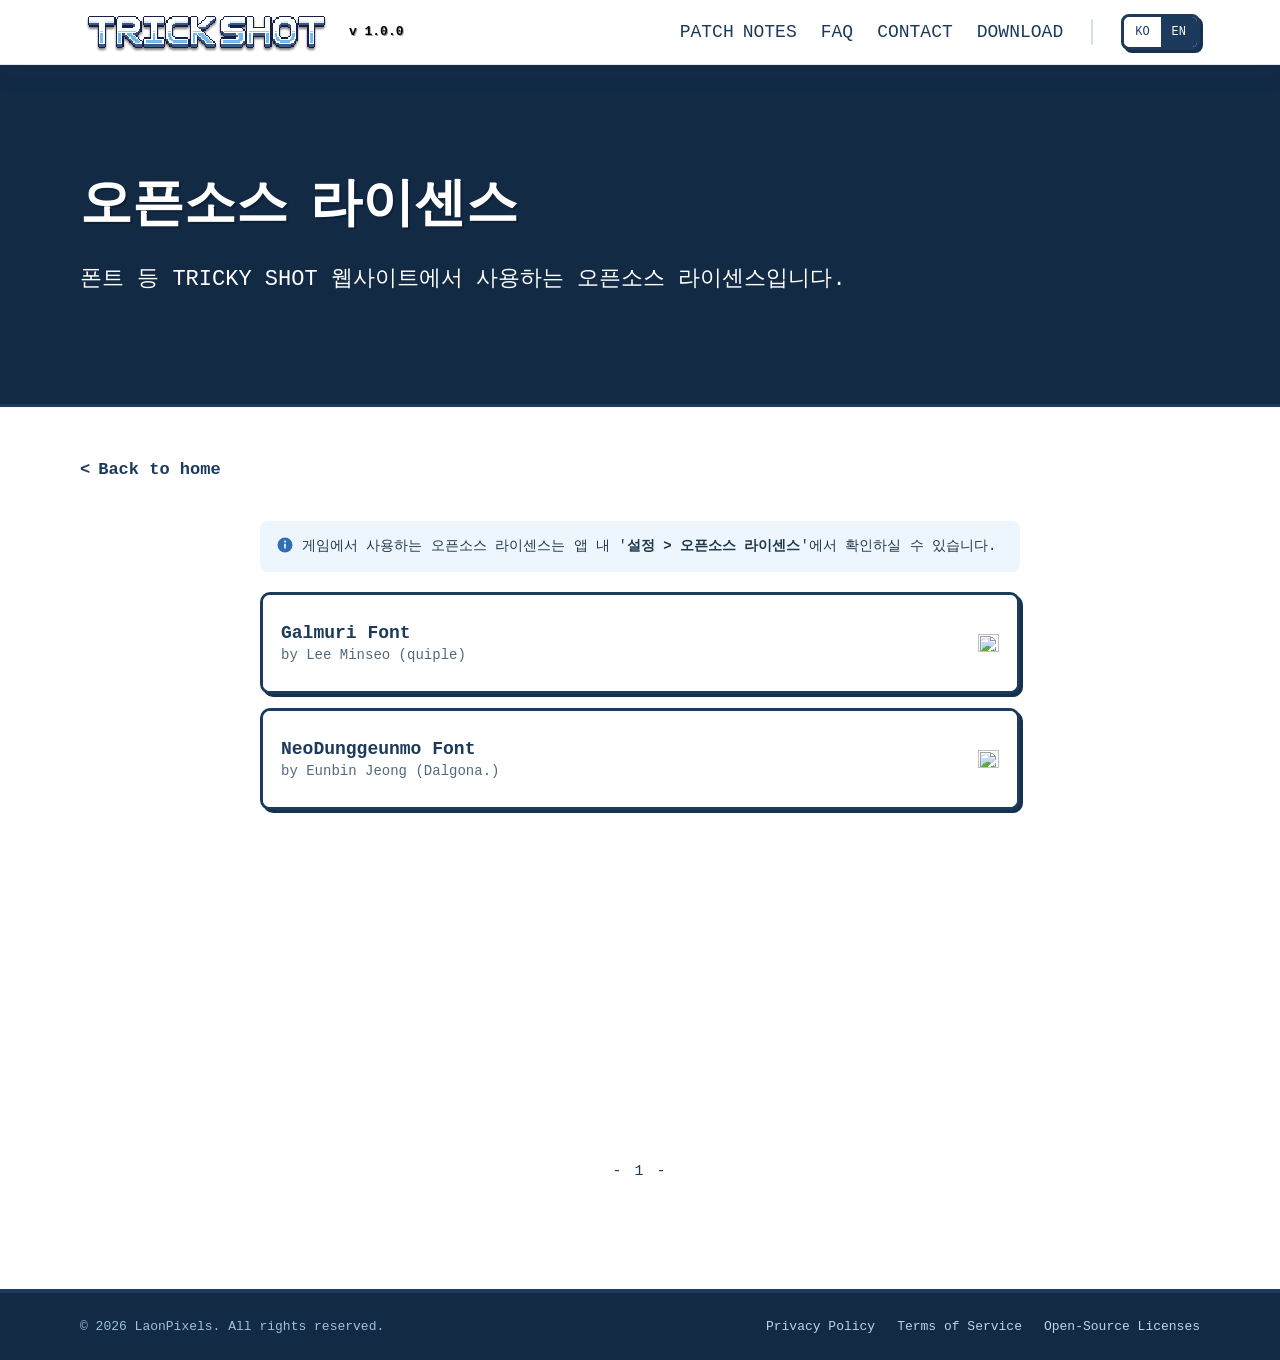
==== commit b9267403: "게임 명칭 TRICK SHOT → TRICKY SHOT 전체 반영 전 페이지 타이틀, 메타 설명, 번역 문구, 패치노트, 약관/정책 문서의 브랜드 명칭을 TRICKY SHOT(트리" ====
--- a/oss-license.html
+++ b/oss-license.html
@@ -3,11 +3,11 @@
 <head>
   <meta charset="UTF-8">
   <meta name="viewport" content="width=device-width, initial-scale=1, viewport-fit=cover">
-  <title>오픈소스 라이센스 — TRICK SHOT</title>
-  <meta name="description" content="TRICK SHOT 오픈소스 라이센스">
+  <title>오픈소스 라이센스 — TRICKY SHOT</title>
+  <meta name="description" content="TRICKY SHOT 오픈소스 라이센스">
   <meta name="theme-color" content="#7cb8e8">
-  <link rel="icon" type="image/png" href="assets/game/app_icon.png">
-  <link rel="stylesheet" href="css/styles.css?v=128">
+  <link rel="icon" type="image/png" href="assets/game/app_icon.png?v=2">
+  <link rel="stylesheet" href="css/styles.css?v=130">
 </head>
 <body>
 
@@ -15,7 +15,7 @@
     <div class="container">
       <nav class="nav" aria-label="Main">
         <div class="nav__left">
-          <a class="brand nav__reveal" href="index.html#top" aria-label="TRICK SHOT home">
+          <a class="brand nav__reveal" href="index.html#top" aria-label="TRICKY SHOT home">
             <span class="brand__wordmark">
               <img src="assets/game/wordmark_trick.png" class="px" alt="TRICK" width="93" height="24">
               <img src="assets/game/wordmark_shot.png" class="px" alt="SHOT" width="77" height="24">
@@ -98,7 +98,7 @@
     <div class="page-hero page-hero--dark">
       <div class="container">
         <h1>오픈소스 라이센스</h1>
-        <p>폰트 등 TRICK SHOT 웹사이트에서 사용하는 오픈소스 라이센스입니다.</p>
+        <p>폰트 등 TRICKY SHOT 웹사이트에서 사용하는 오픈소스 라이센스입니다.</p>
       </div>
     </div>
 
--- a/css/styles.css
+++ b/css/styles.css
@@ -1,5 +1,5 @@
 /* =========================================================================
-   TRICK SHOT — game landing site
+   TRICKY SHOT — game landing site
    Mobile-first, vanilla CSS. Design tokens pulled from the title-screen art.
    ========================================================================= */
 
@@ -266,7 +266,7 @@
   z-index: 4;
 }
 
-/* the TRICK SHOT wordmark in the header — hidden until the hero scrolls
+/* the TRICKY SHOT wordmark in the header — hidden until the hero scrolls
    past, then slides in from the left (its reserved width pushes the
    version badge over by the same amount), and on the way back up it
    slides out to the left and fades — never squashing, since the
@@ -657,6 +657,7 @@
   width: 100%;
   height: 100%;
   object-fit: cover;
+  filter: brightness(1.07) saturate(1.05);
 }
 
 /* nav arrows — float in the gutter between the carousel and the screen
@@ -756,14 +757,16 @@
   background: #fff;
   border-radius: 50%;
   filter: blur(60px);
+  z-index: 0;
 }
 .stages-placeholder__stack {
   position: relative;
+  z-index: 1;   /* stay above the glow's blur so the map art reads sharp */
   width: clamp(84px, 36.3vw, 297px);
   aspect-ratio: 1;
   transition: transform .15s ease;
   cursor: pointer;
-  isolation: isolate;   /* contain the star burst's negative z-index */
+  isolation: isolate;
 }
 .stages-placeholder__stack:hover { transform: scale(1.1); }
 
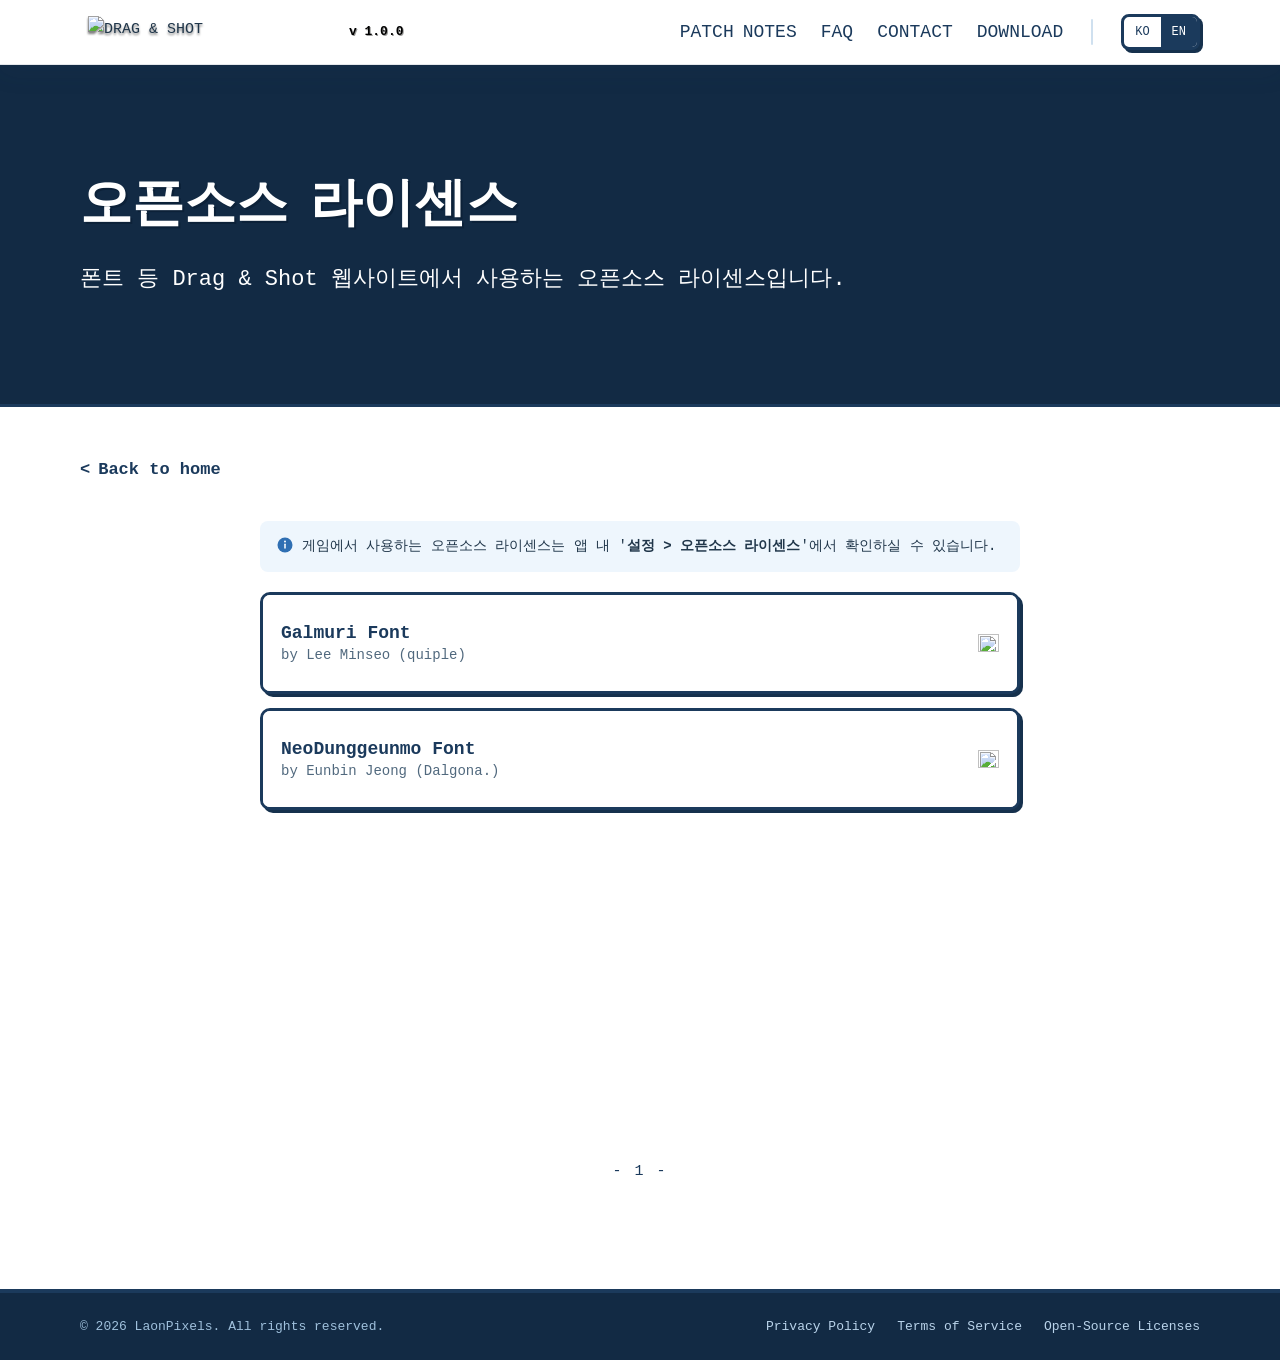
==== commit 1431f9ea: "본문 문장 내 DRAG & SHOT 표기를 Drag & Shot으로 정리 - subtitle/본문 문단에서 브랜드명을 문장 주어로 쓸 때는 Drag & Shot(첫 글자만 대문자)" ====
--- a/oss-license.html
+++ b/oss-license.html
@@ -3,11 +3,11 @@
 <head>
   <meta charset="UTF-8">
   <meta name="viewport" content="width=device-width, initial-scale=1, viewport-fit=cover">
-  <title>오픈소스 라이센스 — TRICKY SHOT</title>
-  <meta name="description" content="TRICKY SHOT 오픈소스 라이센스">
+  <title>오픈소스 라이센스 — DRAG & SHOT</title>
+  <meta name="description" content="DRAG & SHOT 오픈소스 라이센스">
   <meta name="theme-color" content="#7cb8e8">
-  <link rel="icon" type="image/png" href="assets/game/app_icon.png?v=2">
-  <link rel="stylesheet" href="css/styles.css?v=130">
+  <link rel="icon" type="image/png" href="assets/game/app_icon.png?v=3">
+  <link rel="stylesheet" href="css/styles.css?v=131">
 </head>
 <body>
 
@@ -15,10 +15,9 @@
     <div class="container">
       <nav class="nav" aria-label="Main">
         <div class="nav__left">
-          <a class="brand nav__reveal" href="index.html#top" aria-label="TRICKY SHOT home">
+          <a class="brand nav__reveal" href="index.html#top" aria-label="DRAG & SHOT home">
             <span class="brand__wordmark">
-              <img src="assets/game/wordmark_trick.png" class="px" alt="TRICK" width="93" height="24">
-              <img src="assets/game/wordmark_shot.png" class="px" alt="SHOT" width="77" height="24">
+              <img src="assets/game/wordmark_dragshot.png" class="px" alt="DRAG & SHOT" width="180" height="24">
             </span>
           </a>
 
@@ -98,7 +97,7 @@
     <div class="page-hero page-hero--dark">
       <div class="container">
         <h1>오픈소스 라이센스</h1>
-        <p>폰트 등 TRICKY SHOT 웹사이트에서 사용하는 오픈소스 라이센스입니다.</p>
+        <p>폰트 등 Drag & Shot 웹사이트에서 사용하는 오픈소스 라이센스입니다.</p>
       </div>
     </div>
 
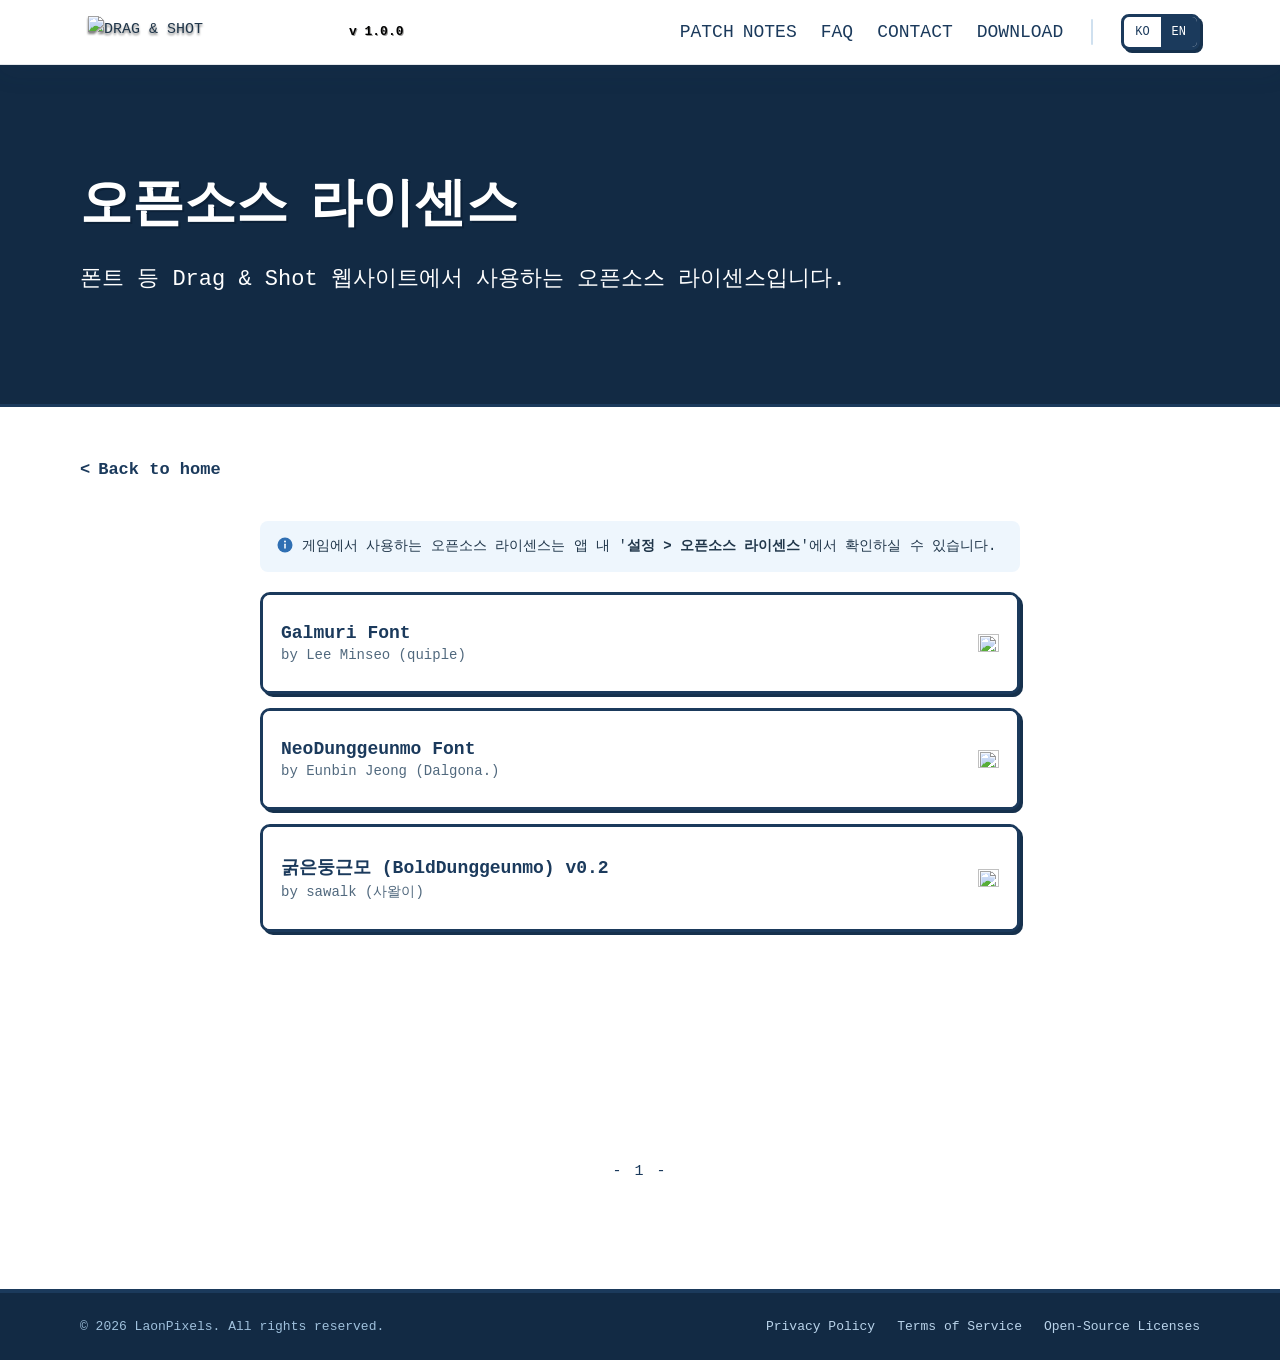
==== commit 36d0c6d6: "오픈소스 라이센스 페이지에 굵은둥근모(BoldDunggeunmo) v0.2 항목 추가 - sawalk/Korean-Font-Change 저장소 Bold-v0.2 릴리스의 사용권 문" ====
--- a/oss-license.html
+++ b/oss-license.html
@@ -3,8 +3,8 @@
 <head>
   <meta charset="UTF-8">
   <meta name="viewport" content="width=device-width, initial-scale=1, viewport-fit=cover">
-  <title>오픈소스 라이센스 — DRAG & SHOT</title>
-  <meta name="description" content="DRAG & SHOT 오픈소스 라이센스">
+  <title>오픈소스 라이센스 — Drag & Shot</title>
+  <meta name="description" content="Drag & Shot 오픈소스 라이센스">
   <meta name="theme-color" content="#7cb8e8">
   <link rel="icon" type="image/png" href="assets/game/app_icon.png?v=3">
   <link rel="stylesheet" href="css/styles.css?v=131">
@@ -17,7 +17,7 @@
         <div class="nav__left">
           <a class="brand nav__reveal" href="index.html#top" aria-label="DRAG & SHOT home">
             <span class="brand__wordmark">
-              <img src="assets/game/wordmark_dragshot.png" class="px" alt="DRAG & SHOT" width="180" height="24">
+              <img src="assets/game/wordmark_dragshot.png" class="px" alt="DRAG & SHOT" width="184" height="24">
             </span>
           </a>
 
@@ -207,6 +207,28 @@
             </div>
           </div>
 
+          <div class="faq-item">
+            <button class="faq-q" aria-expanded="false" aria-controls="oss-bolddunggeunmo">
+              <span class="faq-q__text">
+                <span class="oss-q__title">굵은둥근모 (BoldDunggeunmo) v0.2</span>
+                <span class="oss-q__sub">by sawalk (사왈이)</span>
+              </span>
+              <img src="assets/game/faq_chevron.png" class="px faq-q__icon" alt="" aria-hidden="true" width="7" height="6">
+            </button>
+            <div class="faq-a" id="oss-bolddunggeunmo" role="region">
+              <div>
+                <p>github.com/sawalk/Korean-Font-Change (release: Bold-v0.2, "굵은둥근모 v0.2")</p>
+                <p>원본 폰트와 같은 퍼블릭 도메인입니다. 상업적 사용, 수정, 재배포 등 자유롭게 사용할 수 있으나, 이 폰트를 제작자 '사왈이(sawalk)'가 아닌 제3자가 만든 것처럼 표기해서는 안 됩니다.</p>
+                <p><strong>포함/참고된 서체 및 출처</strong></p>
+                <ul>
+                  <li>둥근모꼴 — 김중태 IT 문화원 원장 제작, 퍼블릭 도메인 (ith.kr/about/font.html)</li>
+                  <li>Neo둥근모 — Eunbin Jeong (Dalgona.) 제작, SIL Open Font License 1.1 (본 페이지의 "NeoDunggeunmo Font" 라이센스 항목 참고)</li>
+                  <li>Upheaval — Brian Kent 제작, 프리웨어. 제작자 허가를 받아 v0.2부터 포함됨</li>
+                </ul>
+              </div>
+            </div>
+          </div>
+
         </div>
 
         <!-- page number — more pages can be added later -->
